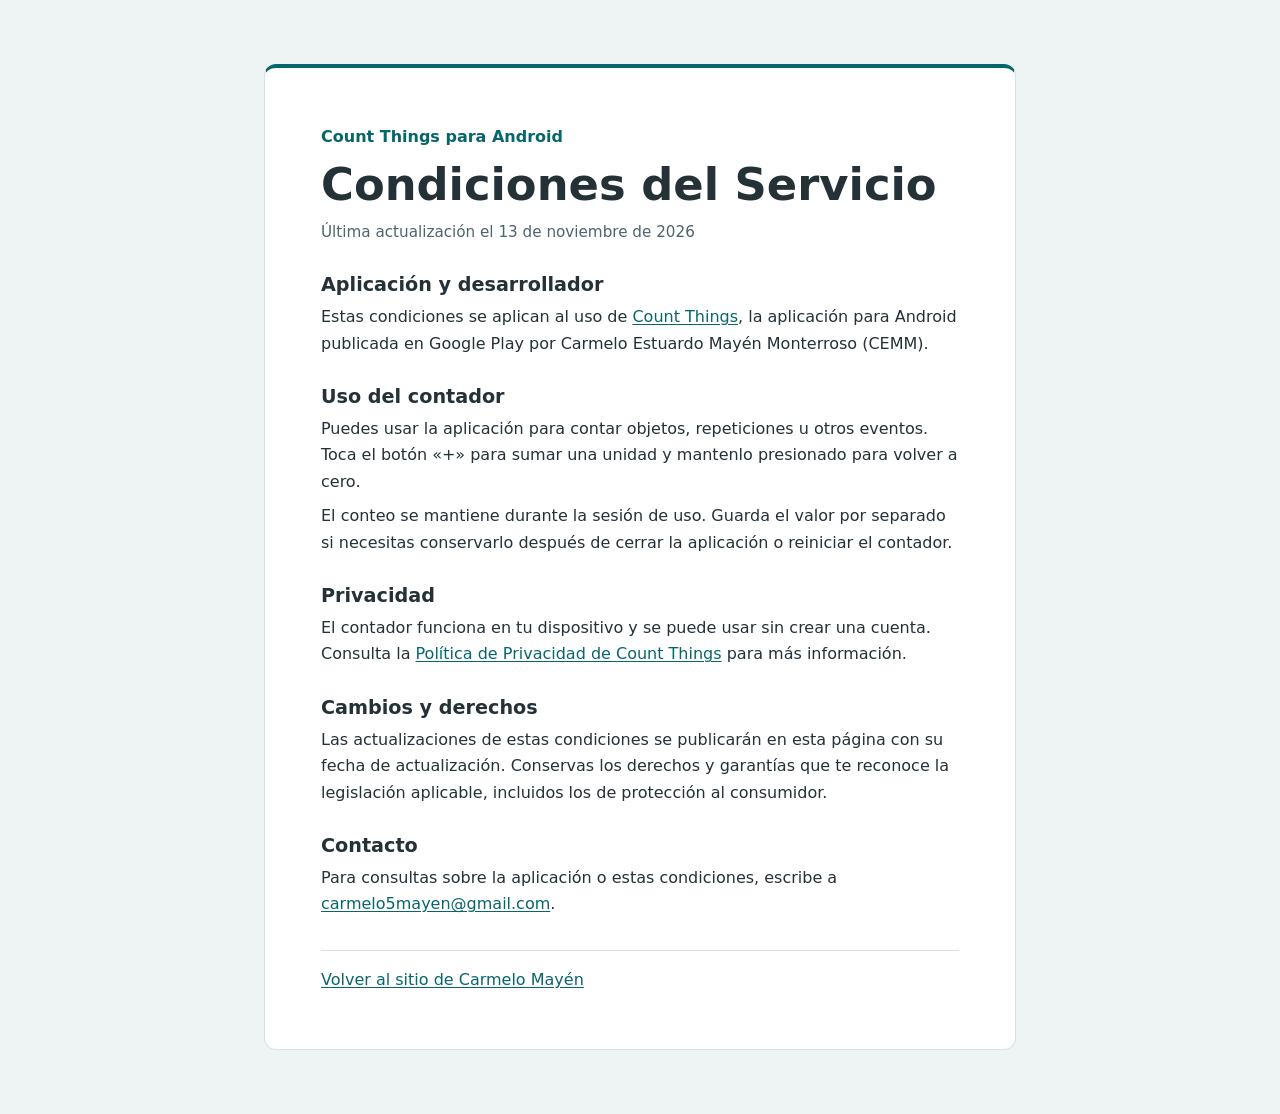
==== count-things/condiciones-del-servicio/index.html @ 53882028 "Agrega las condiciones del servicio de Count Things" ====
<!doctype html>
<html lang="es">
<head>
   <meta charset="utf-8">
   <meta name="viewport" content="width=device-width, initial-scale=1">
   <meta name="description" content="Condiciones del Servicio de Count Things, la aplicación de contador para Android publicada por CEMM.">
   <title>Condiciones del Servicio | Count Things</title>
   <link rel="canonical" href="https://cv.cemayen.com/count-things/condiciones-del-servicio/">
   <link rel="icon" href="../../favicon.png" type="image/png">
   <style>
      :root {
         color-scheme: light dark;
         --background: #eef4f4;
         --surface: #fff;
         --text: #243137;
         --muted: #4f636b;
         --accent: #07666b;
         --border: #d6e2e3;
      }

      @media (prefers-color-scheme: dark) {
         :root {
            --background: #11191d;
            --surface: #19262b;
            --text: #eff7f8;
            --muted: #b3c5c9;
            --accent: #8ae0df;
            --border: #384a50;
         }
      }

      * { box-sizing: border-box; }

      body {
         margin: 0;
         padding: clamp(1rem, 5vw, 4rem) 1rem;
         background: var(--background);
         color: var(--text);
         font: 1rem/1.65 system-ui, sans-serif;
      }

      main {
         max-width: 47rem;
         margin-inline: auto;
         padding: clamp(1.25rem, 5vw, 3.5rem);
         background: var(--surface);
         border: 1px solid var(--border);
         border-block-start: 0.25rem solid var(--accent);
         border-radius: 0.75rem;
         overflow-wrap: anywhere;
      }

      h1, h2 { line-height: 1.2; }
      h1 { margin: 0 0 0.5rem; font-size: clamp(1.9rem, 5vw, 2.8rem); }
      h2 { margin: 1.75rem 0 0.5rem; font-size: 1.2rem; }
      p { margin: 0.5rem 0 0; }

      .app-name { margin: 0 0 0.5rem; color: var(--accent); font-weight: 700; }
      .updated { color: var(--muted); font-size: 0.95rem; }

      a { color: var(--accent); text-underline-offset: 0.15em; }
      a:hover { text-decoration-thickness: 0.13em; }
      a:focus-visible { outline: 2px solid currentColor; outline-offset: 3px; }

      footer {
         margin-block-start: 2rem;
         padding-block-start: 1rem;
         border-block-start: 1px solid var(--border);
      }
   </style>
</head>
<body>
   <main>
      <header>
         <p class="app-name">Count Things para Android</p>
         <h1>Condiciones del Servicio</h1>
         <p class="updated">Última actualización el <time datetime="2026-11-13">13 de noviembre de 2026</time></p>
      </header>

      <section>
         <h2>Aplicación y desarrollador</h2>
         <p>Estas condiciones se aplican al uso de <a href="https://play.google.com/store/apps/details?id=com.cemayen.rncountthings">Count Things</a>, la aplicación para Android publicada en Google Play por Carmelo Estuardo Mayén Monterroso (CEMM).</p>
      </section>

      <section>
         <h2>Uso del contador</h2>
         <p>Puedes usar la aplicación para contar objetos, repeticiones u otros eventos. Toca el botón «+» para sumar una unidad y mantenlo presionado para volver a cero.</p>
         <p>El conteo se mantiene durante la sesión de uso. Guarda el valor por separado si necesitas conservarlo después de cerrar la aplicación o reiniciar el contador.</p>
      </section>

      <section>
         <h2>Privacidad</h2>
         <p>El contador funciona en tu dispositivo y se puede usar sin crear una cuenta. Consulta la <a href="https://github.com/mayen5/ReactNative-MyFirstApp/blob/main/docs/privacy-policy.md">Política de Privacidad de Count Things</a> para más información.</p>
      </section>

      <section>
         <h2>Cambios y derechos</h2>
         <p>Las actualizaciones de estas condiciones se publicarán en esta página con su fecha de actualización. Conservas los derechos y garantías que te reconoce la legislación aplicable, incluidos los de protección al consumidor.</p>
      </section>

      <section>
         <h2>Contacto</h2>
         <p>Para consultas sobre la aplicación o estas condiciones, escribe a <a href="mailto:carmelo5mayen@gmail.com">carmelo5mayen@gmail.com</a>.</p>
      </section>

      <footer>
         <a href="../../">Volver al sitio de Carmelo Mayén</a>
      </footer>
   </main>
</body>
</html>
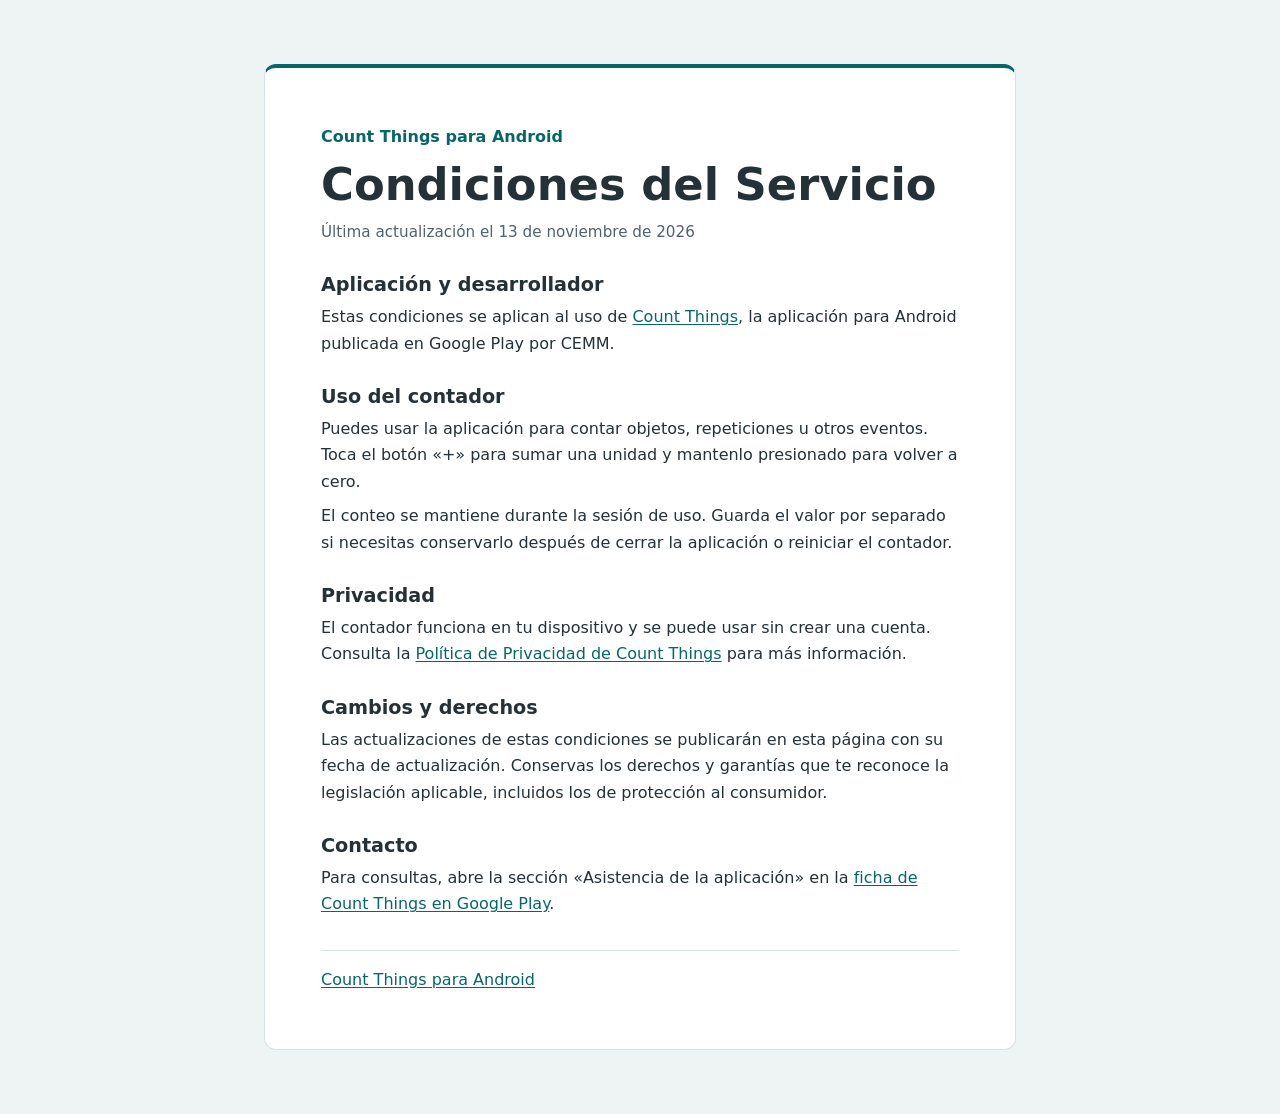
==== commit 0b383136: "Actualiza la identificación de Count Things" ====
--- a/count-things/condiciones-del-servicio/index.html
+++ b/count-things/condiciones-del-servicio/index.html
@@ -79,7 +79,7 @@
 
       <section>
          <h2>Aplicación y desarrollador</h2>
-         <p>Estas condiciones se aplican al uso de <a href="https://play.google.com/store/apps/details?id=com.cemayen.rncountthings">Count Things</a>, la aplicación para Android publicada en Google Play por Carmelo Estuardo Mayén Monterroso (CEMM).</p>
+         <p>Estas condiciones se aplican al uso de <a href="https://play.google.com/store/apps/details?id=com.cemayen.rncountthings">Count Things</a>, la aplicación para Android publicada en Google Play por CEMM.</p>
       </section>
 
       <section>
@@ -90,7 +90,7 @@
 
       <section>
          <h2>Privacidad</h2>
-         <p>El contador funciona en tu dispositivo y se puede usar sin crear una cuenta. Consulta la <a href="https://github.com/mayen5/ReactNative-MyFirstApp/blob/main/docs/privacy-policy.md">Política de Privacidad de Count Things</a> para más información.</p>
+         <p>El contador funciona en tu dispositivo y se puede usar sin crear una cuenta. Consulta la <a href="https://cemayen.com/count-things/privacidad/">Política de Privacidad de Count Things</a> para más información.</p>
       </section>
 
       <section>
@@ -100,11 +100,11 @@
 
       <section>
          <h2>Contacto</h2>
-         <p>Para consultas sobre la aplicación o estas condiciones, escribe a <a href="mailto:carmelo5mayen@gmail.com">carmelo5mayen@gmail.com</a>.</p>
+         <p>Para consultas, abre la sección «Asistencia de la aplicación» en la <a href="https://play.google.com/store/apps/details?id=com.cemayen.rncountthings">ficha de Count Things en Google Play</a>.</p>
       </section>
 
       <footer>
-         <a href="../../">Volver al sitio de Carmelo Mayén</a>
+         <a href="https://cemayen.com/count-things/">Count Things para Android</a>
       </footer>
    </main>
 </body>
